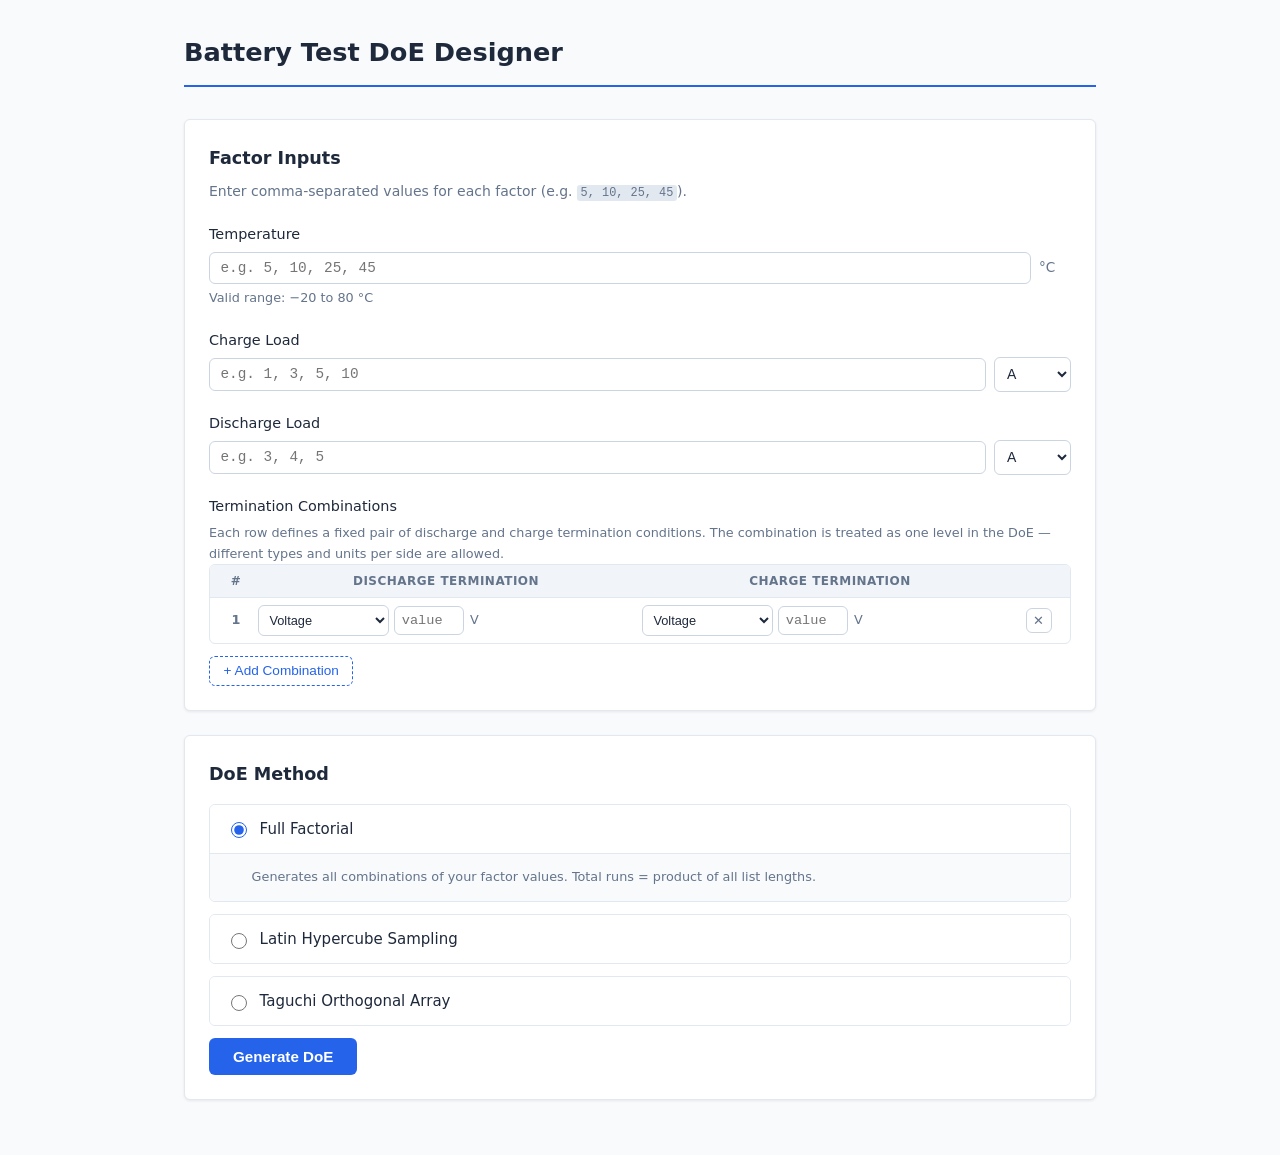
==== index.html @ 9d057d4e "MVP battery DoE designer" ====
<!DOCTYPE html>
<html lang="en">
<head>
  <meta charset="UTF-8" />
  <meta name="viewport" content="width=device-width, initial-scale=1.0" />
  <title>Battery Test DoE Designer</title>
  <link rel="stylesheet" href="doe.css" />
  <script src="https://cdn.plot.ly/plotly-3.5.0.min.js" defer></script>
  <script src="doe.js" defer></script>
</head>
<body>
  <div class="container">
    <h1>Battery Test DoE Designer</h1>

    <!-- ═══════════════════════════════════════════════════════
         SECTION 1 — Factor Inputs
    ═══════════════════════════════════════════════════════ -->
    <section id="factor-inputs">
      <h2>Factor Inputs</h2>
      <p class="section-hint">Enter comma-separated values for each factor (e.g. <code>5, 10, 25, 45</code>).</p>

      <!-- Temperature -->
      <div class="factor-row">
        <label class="factor-label" for="input-temperature">Temperature</label>
        <div class="factor-input-wrap">
          <input
            type="text"
            id="input-temperature"
            class="factor-input"
            placeholder="e.g. 5, 10, 25, 45"
            aria-describedby="temperature-hint"
          />
          <span class="unit-label">°C</span>
        </div>
        <p class="field-hint" id="temperature-hint">Valid range: −20 to 80 °C</p>
      </div>

      <!-- Charge Load -->
      <div class="factor-row">
        <label class="factor-label" for="input-charge">Charge Load</label>
        <div class="factor-input-wrap">
          <input
            type="text"
            id="input-charge"
            class="factor-input"
            placeholder="e.g. 1, 3, 5, 10"
          />
          <select id="select-charge-unit" class="unit-select" aria-label="Charge load unit">
            <option value="A">A</option>
            <option value="C">C-rate</option>
            <option value="W">W</option>
          </select>
        </div>
      </div>

      <!-- Discharge Load -->
      <div class="factor-row">
        <label class="factor-label" for="input-discharge">Discharge Load</label>
        <div class="factor-input-wrap">
          <input
            type="text"
            id="input-discharge"
            class="factor-input"
            placeholder="e.g. 3, 4, 5"
          />
          <select id="select-discharge-unit" class="unit-select" aria-label="Discharge load unit">
            <option value="A">A</option>
            <option value="C">C-rate</option>
            <option value="W">W</option>
          </select>
        </div>
      </div>

      <!-- Termination Combinations -->
      <div class="factor-row">
        <label class="factor-label">Termination Combinations</label>
        <p class="field-hint">
          Each row defines a fixed pair of discharge and charge termination conditions.
          The combination is treated as one level in the DoE — different types and units per side are allowed.
        </p>
        <div class="term-combo-wrap">
          <div class="term-combo-header">
            <span class="term-combo-idx-col">#</span>
            <span class="term-combo-side-label">Discharge Termination</span>
            <span class="term-combo-side-label">Charge Termination</span>
            <span></span>
          </div>
          <div id="term-combo-list"></div>
        </div>
        <button type="button" id="btn-add-combo" class="btn-add-combo">+ Add Combination</button>
      </div>
    </section>

    <!-- ═══════════════════════════════════════════════════════
         SECTION 2 — DoE Method
    ═══════════════════════════════════════════════════════ -->
    <section id="method-selector">
      <h2>DoE Method</h2>

      <!-- Full Factorial -->
      <div class="method-option">
        <label class="method-label">
          <input type="radio" name="doe-method" id="radio-fullFactorial" value="fullFactorial" checked />
          Full Factorial
        </label>
        <div class="method-extra" id="extra-fullFactorial">
          <p class="method-extra-hint">Generates all combinations of your factor values. Total runs = product of all list lengths.</p>
        </div>
      </div>

      <!-- Latin Hypercube Sampling -->
      <div class="method-option">
        <label class="method-label">
          <input type="radio" name="doe-method" id="radio-lhs" value="lhs" />
          Latin Hypercube Sampling
        </label>
        <div class="method-extra hidden" id="extra-lhs">
          <div class="method-param-row">
            <label for="input-lhs-samples">Number of samples</label>
            <input
              type="number"
              id="input-lhs-samples"
              class="param-input"
              value="20"
              min="2"
              step="1"
            />
          </div>
          <p class="method-extra-hint">Samples are drawn to cover the factor value space evenly without testing all combinations.</p>
        </div>
      </div>

      <!-- Taguchi Orthogonal Array -->
      <div class="method-option">
        <label class="method-label">
          <input type="radio" name="doe-method" id="radio-taguchi" value="taguchi" />
          Taguchi Orthogonal Array
        </label>
        <div class="method-extra hidden" id="extra-taguchi">
          <div class="method-param-row">
            <label for="select-taguchi-levels">Levels per factor</label>
            <select id="select-taguchi-levels" class="param-select">
              <option value="2">2</option>
              <option value="3">3</option>
            </select>
          </div>
          <p class="taguchi-array-badge">Auto-selected array: <strong id="taguchi-array-name">L8</strong></p>
          <p class="method-extra-hint">Uses the first N values from each factor's list. Each factor list must contain at least N values.</p>
        </div>
      </div>

      <!-- Validation errors -->
      <div id="validation-errors" class="validation-errors" aria-live="polite"></div>

      <button id="btn-generate" class="btn-primary">Generate DoE</button>
    </section>

    <!-- ═══════════════════════════════════════════════════════
         SECTION 3 — Results (hidden until generated)
    ═══════════════════════════════════════════════════════ -->
    <section id="results" class="hidden">
      <h2>Results</h2>
      <p id="results-summary" class="results-summary"></p>

      <div class="table-actions">
        <button id="btn-download-csv" class="btn-secondary">Download CSV</button>
      </div>

      <div class="doe-table-wrapper">
        <table id="doe-table">
          <thead id="doe-thead"></thead>
          <tbody id="doe-tbody"></tbody>
        </table>
      </div>

      <h3>Plots</h3>
      <div class="plot-grid">
        <div class="plot-cell">
          <div class="plot-title">Temperature vs Charge Load</div>
          <div id="plot-temp-charge" class="plot-div"></div>
        </div>
        <div class="plot-cell">
          <div class="plot-title">Temperature vs Discharge Load</div>
          <div id="plot-temp-discharge" class="plot-div"></div>
        </div>
        <div class="plot-cell">
          <div class="plot-title">Discharge vs Charge Load</div>
          <div id="plot-discharge-charge" class="plot-div"></div>
        </div>
        <div class="plot-cell">
          <div class="plot-title">Temperature vs Termination</div>
          <div id="plot-temp-term" class="plot-div"></div>
        </div>
      </div>
    </section>
  </div>
</body>
</html>
---- doe.css ----
/* ── CSS Custom Properties ─────────────────────────────── */
:root {
  --color-bg: #f8fafc;
  --color-surface: #ffffff;
  --color-border: #e2e8f0;
  --color-border-dark: #cbd5e1;
  --color-text: #1e293b;
  --color-text-muted: #64748b;
  --color-accent: #2563eb;
  --color-accent-hover: #1d4ed8;
  --color-accent-light: #eff6ff;
  --color-error: #dc2626;
  --color-error-bg: #fef2f2;
  --color-warning: #d97706;
  --color-warning-bg: #fffbeb;
  --color-success-bg: #f0fdf4;
  --color-thead-bg: #f1f5f9;
  --radius: 6px;
  --shadow: 0 1px 3px rgba(0,0,0,0.08);
}

/* ── Reset ──────────────────────────────────────────────── */
*, *::before, *::after {
  box-sizing: border-box;
}

body {
  margin: 0;
  font-family: system-ui, -apple-system, BlinkMacSystemFont, "Segoe UI", sans-serif;
  font-size: 15px;
  line-height: 1.6;
  color: var(--color-text);
  background: var(--color-bg);
}

code {
  font-family: ui-monospace, "Cascadia Code", monospace;
  font-size: 0.85em;
  background: var(--color-border);
  padding: 0.1em 0.3em;
  border-radius: 3px;
}

/* ── Layout ─────────────────────────────────────────────── */
.container {
  max-width: 960px;
  margin: 0 auto;
  padding: 2rem 1.5rem;
}

h1 {
  font-size: 1.6rem;
  font-weight: 700;
  margin: 0 0 2rem;
  color: var(--color-text);
  border-bottom: 2px solid var(--color-accent);
  padding-bottom: 0.75rem;
}

h2 {
  font-size: 1.1rem;
  font-weight: 600;
  margin: 0 0 1rem;
  color: var(--color-text);
}

h3 {
  font-size: 1rem;
  font-weight: 600;
  margin: 1.5rem 0 0.75rem;
}

section {
  background: var(--color-surface);
  border: 1px solid var(--color-border);
  border-radius: var(--radius);
  padding: 1.5rem;
  margin-bottom: 1.5rem;
  box-shadow: var(--shadow);
}

.section-hint {
  margin: -0.5rem 0 1.25rem;
  color: var(--color-text-muted);
  font-size: 0.875rem;
}

/* ── Factor rows ────────────────────────────────────────── */
.factor-row {
  margin-bottom: 1.25rem;
}

.factor-row:last-child {
  margin-bottom: 0;
}

.factor-label {
  display: block;
  font-weight: 500;
  font-size: 0.9rem;
  margin-bottom: 0.35rem;
  color: var(--color-text);
}

.factor-input-wrap {
  display: flex;
  align-items: center;
  gap: 0.5rem;
}

.factor-input {
  flex: 1;
  min-width: 0;
  padding: 0.45rem 0.65rem;
  border: 1px solid var(--color-border-dark);
  border-radius: var(--radius);
  font-size: 0.9rem;
  font-family: ui-monospace, "Cascadia Code", monospace;
  color: var(--color-text);
  background: var(--color-surface);
  transition: border-color 0.15s;
}

.factor-input:focus {
  outline: none;
  border-color: var(--color-accent);
  box-shadow: 0 0 0 3px rgba(37,99,235,0.12);
}

.factor-input.invalid {
  border-color: var(--color-error);
  background: var(--color-error-bg);
}

.unit-label {
  flex-shrink: 0;
  font-size: 0.85rem;
  color: var(--color-text-muted);
  min-width: 2rem;
  font-weight: 500;
}

.unit-select,
.termination-type-select {
  flex-shrink: 0;
  padding: 0.45rem 0.5rem;
  border: 1px solid var(--color-border-dark);
  border-radius: var(--radius);
  font-size: 0.875rem;
  color: var(--color-text);
  background: var(--color-surface);
  cursor: pointer;
}

.termination-type-select {
  min-width: 150px;
}

.field-hint {
  margin: 0.25rem 0 0;
  font-size: 0.8rem;
  color: var(--color-text-muted);
}

/* ── Method selector ────────────────────────────────────── */
.method-option {
  border: 1px solid var(--color-border);
  border-radius: var(--radius);
  margin-bottom: 0.75rem;
  overflow: hidden;
}

.method-label {
  display: flex;
  align-items: center;
  gap: 0.6rem;
  padding: 0.75rem 1rem;
  font-weight: 500;
  cursor: pointer;
  user-select: none;
  background: var(--color-surface);
  transition: background 0.1s;
}

.method-label:hover {
  background: var(--color-accent-light);
}

.method-label input[type="radio"] {
  accent-color: var(--color-accent);
  width: 1rem;
  height: 1rem;
  cursor: pointer;
}

.method-extra {
  padding: 0.85rem 1rem 0.85rem 2.6rem;
  background: var(--color-bg);
  border-top: 1px solid var(--color-border);
}

.method-param-row {
  display: flex;
  align-items: center;
  gap: 0.75rem;
  margin-bottom: 0.6rem;
}

.method-param-row label {
  font-size: 0.875rem;
  font-weight: 500;
  min-width: 140px;
}

.param-input {
  width: 90px;
  padding: 0.35rem 0.5rem;
  border: 1px solid var(--color-border-dark);
  border-radius: var(--radius);
  font-size: 0.875rem;
}

.param-select {
  padding: 0.35rem 0.5rem;
  border: 1px solid var(--color-border-dark);
  border-radius: var(--radius);
  font-size: 0.875rem;
  background: var(--color-surface);
}

.taguchi-array-badge {
  margin: 0 0 0.5rem;
  font-size: 0.875rem;
  color: var(--color-text-muted);
}

.taguchi-array-badge strong {
  color: var(--color-accent);
}

.method-extra-hint {
  margin: 0;
  font-size: 0.8rem;
  color: var(--color-text-muted);
}

/* ── Validation errors ──────────────────────────────────── */
.validation-errors {
  margin: 1rem 0;
}

.validation-errors:empty {
  display: none;
}

.error-list {
  margin: 0;
  padding: 0.75rem 0.75rem 0.75rem 1.75rem;
  background: var(--color-error-bg);
  border: 1px solid #fca5a5;
  border-radius: var(--radius);
  color: var(--color-error);
  font-size: 0.875rem;
}

.error-list li {
  margin-bottom: 0.2rem;
}

.error-list li:last-child {
  margin-bottom: 0;
}

.warning-list {
  margin: 0;
  padding: 0.75rem 0.75rem 0.75rem 1.75rem;
  background: var(--color-warning-bg);
  border: 1px solid #fcd34d;
  border-radius: var(--radius);
  color: var(--color-warning);
  font-size: 0.875rem;
}

/* ── Buttons ────────────────────────────────────────────── */
.btn-primary {
  display: inline-block;
  padding: 0.6rem 1.5rem;
  background: var(--color-accent);
  color: #fff;
  border: none;
  border-radius: var(--radius);
  font-size: 0.95rem;
  font-weight: 600;
  cursor: pointer;
  transition: background 0.15s;
}

.btn-primary:hover {
  background: var(--color-accent-hover);
}

.btn-primary:active {
  transform: translateY(1px);
}

.btn-secondary {
  display: inline-block;
  padding: 0.5rem 1.1rem;
  background: var(--color-surface);
  color: var(--color-accent);
  border: 1px solid var(--color-accent);
  border-radius: var(--radius);
  font-size: 0.875rem;
  font-weight: 500;
  cursor: pointer;
  transition: background 0.15s, color 0.15s;
}

.btn-secondary:hover {
  background: var(--color-accent-light);
}

/* ── Results section ────────────────────────────────────── */
.results-summary {
  font-size: 0.9rem;
  color: var(--color-text-muted);
  margin: -0.5rem 0 1rem;
}

.table-actions {
  margin-bottom: 0.75rem;
}

/* ── DoE Table ──────────────────────────────────────────── */
.doe-table-wrapper {
  overflow-x: auto;
  max-height: 420px;
  overflow-y: auto;
  border: 1px solid var(--color-border);
  border-radius: var(--radius);
  margin-bottom: 0.5rem;
}

#doe-table {
  border-collapse: collapse;
  width: 100%;
  font-size: 0.85rem;
}

#doe-table th,
#doe-table td {
  padding: 0.45rem 0.85rem;
  border: 1px solid var(--color-border);
  white-space: nowrap;
  text-align: right;
}

#doe-table th:first-child,
#doe-table td:first-child {
  text-align: center;
}

#doe-table thead th {
  position: sticky;
  top: 0;
  background: var(--color-thead-bg);
  font-weight: 600;
  font-size: 0.8rem;
  text-transform: uppercase;
  letter-spacing: 0.03em;
  color: var(--color-text-muted);
  z-index: 1;
}

#doe-table tbody tr:nth-child(even) {
  background: var(--color-bg);
}

#doe-table tbody tr:hover {
  background: var(--color-accent-light);
}

/* ── Plot grid ──────────────────────────────────────────── */
.plot-grid {
  display: grid;
  grid-template-columns: 1fr 1fr;
  gap: 1rem;
  margin-top: 0.5rem;
}

.plot-cell {
  border: 1px solid var(--color-border);
  border-radius: var(--radius);
  overflow: hidden;
  background: var(--color-surface);
}

.plot-title {
  padding: 0.5rem 0.75rem;
  font-size: 0.8rem;
  font-weight: 600;
  color: var(--color-text-muted);
  border-bottom: 1px solid var(--color-border);
  background: var(--color-thead-bg);
  text-transform: uppercase;
  letter-spacing: 0.03em;
}

.plot-div {
  height: 300px;
}

/* ── Termination combination builder ────────────────────── */
.term-combo-wrap {
  border: 1px solid var(--color-border);
  border-radius: var(--radius);
  overflow: hidden;
  margin-bottom: 0.75rem;
}

.term-combo-header {
  display: grid;
  grid-template-columns: 1.75rem 1fr 1fr 2rem;
  gap: 0.5rem;
  align-items: center;
  padding: 0.4rem 0.75rem;
  background: var(--color-thead-bg);
  border-bottom: 1px solid var(--color-border);
  font-size: 0.75rem;
  font-weight: 600;
  color: var(--color-text-muted);
  text-transform: uppercase;
  letter-spacing: 0.04em;
}

.term-combo-side-label {
  text-align: center;
}

.term-combo-idx-col {
  text-align: center;
}

.term-combo-row {
  display: grid;
  grid-template-columns: 1.75rem 1fr 1fr 2rem;
  gap: 0.5rem;
  align-items: center;
  padding: 0.45rem 0.75rem;
  border-bottom: 1px solid var(--color-border);
}

.term-combo-row:last-child {
  border-bottom: none;
}

.term-combo-row:nth-child(even) {
  background: var(--color-bg);
}

.combo-index {
  font-size: 0.8rem;
  color: var(--color-text-muted);
  text-align: center;
  font-weight: 600;
}

.term-combo-cell {
  display: flex;
  align-items: center;
  gap: 0.35rem;
  min-width: 0;
}

.term-combo-cell .unit-select {
  flex-shrink: 0;
  font-size: 0.8rem;
  padding: 0.35rem 0.4rem;
}

.term-combo-cell .factor-input {
  width: 70px;
  flex: 0 0 70px;
  font-size: 0.85rem;
  padding: 0.35rem 0.4rem;
}

.term-combo-cell .unit-label {
  font-size: 0.8rem;
  min-width: 1.75rem;
}

.btn-remove-combo {
  width: 1.6rem;
  height: 1.6rem;
  padding: 0;
  background: none;
  border: 1px solid var(--color-border-dark);
  border-radius: var(--radius);
  color: var(--color-text-muted);
  font-size: 0.8rem;
  cursor: pointer;
  display: flex;
  align-items: center;
  justify-content: center;
  transition: background 0.1s, color 0.1s, border-color 0.1s;
}

.btn-remove-combo:hover {
  background: var(--color-error-bg);
  border-color: var(--color-error);
  color: var(--color-error);
}

.btn-add-combo {
  display: inline-flex;
  align-items: center;
  gap: 0.35rem;
  padding: 0.4rem 0.85rem;
  background: var(--color-surface);
  color: var(--color-accent);
  border: 1px dashed var(--color-accent);
  border-radius: var(--radius);
  font-size: 0.85rem;
  font-weight: 500;
  cursor: pointer;
  transition: background 0.1s;
}

.btn-add-combo:hover {
  background: var(--color-accent-light);
}

/* ── Utility ────────────────────────────────────────────── */
.hidden {
  display: none !important;
}

/* ── Responsive ─────────────────────────────────────────── */
@media (max-width: 700px) {
  .container {
    padding: 1rem;
  }

  h1 {
    font-size: 1.3rem;
  }

  .factor-input-wrap {
    flex-wrap: wrap;
  }

  .factor-input {
    width: 100%;
  }

  .termination-type-select {
    min-width: 120px;
    width: 100%;
  }

  .plot-grid {
    grid-template-columns: 1fr;
  }

  .plot-div {
    height: 260px;
  }

  .method-param-row {
    flex-wrap: wrap;
  }

  .method-param-row label {
    min-width: unset;
    width: 100%;
  }
}
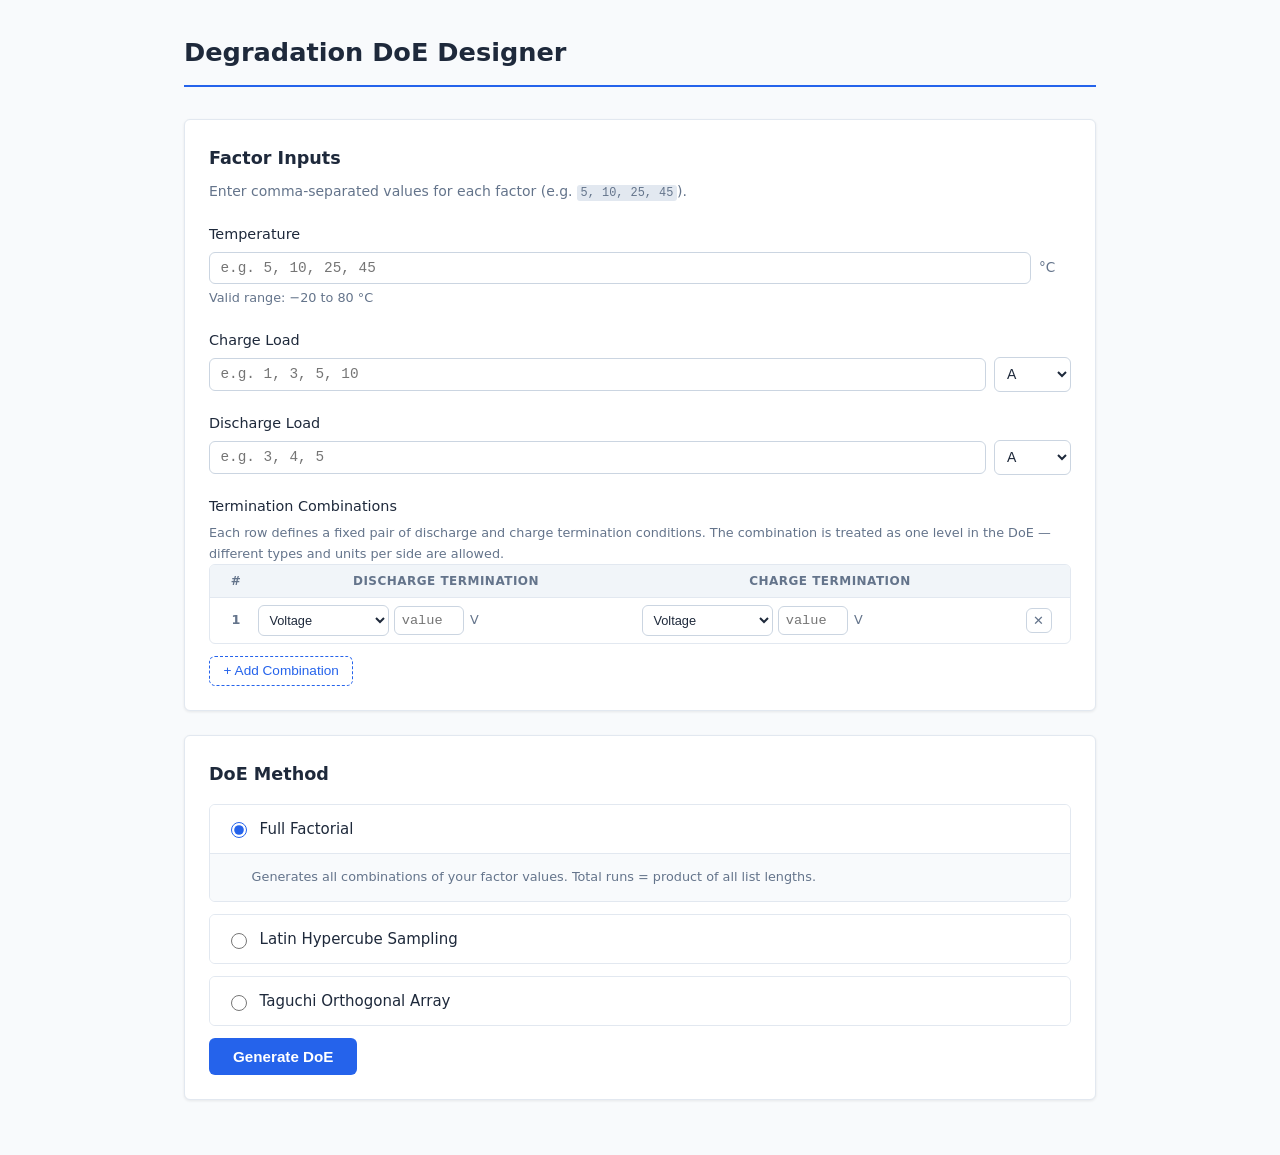
==== commit 67907e35: "change title" ====
--- a/index.html
+++ b/index.html
@@ -3,14 +3,14 @@
 <head>
   <meta charset="UTF-8" />
   <meta name="viewport" content="width=device-width, initial-scale=1.0" />
-  <title>Battery Test DoE Designer</title>
+  <title>Degradation DoE Designer</title>
   <link rel="stylesheet" href="doe.css" />
   <script src="https://cdn.plot.ly/plotly-3.5.0.min.js" defer></script>
   <script src="doe.js" defer></script>
 </head>
 <body>
   <div class="container">
-    <h1>Battery Test DoE Designer</h1>
+    <h1>Degradation DoE Designer</h1>
 
     <!-- ═══════════════════════════════════════════════════════
          SECTION 1 — Factor Inputs
@@ -138,14 +138,25 @@
         </label>
         <div class="method-extra hidden" id="extra-taguchi">
           <div class="method-param-row">
-            <label for="select-taguchi-levels">Levels per factor</label>
-            <select id="select-taguchi-levels" class="param-select">
-              <option value="2">2</option>
-              <option value="3">3</option>
-            </select>
+            <label for="input-taguchi-levels">Levels per factor</label>
+            <input
+              type="number"
+              id="input-taguchi-levels"
+              class="param-input"
+              value="2"
+              min="2"
+              max="5"
+              step="1"
+            />
           </div>
-          <p class="taguchi-array-badge">Auto-selected array: <strong id="taguchi-array-name">L8</strong></p>
-          <p class="method-extra-hint">Uses the first N values from each factor's list. Each factor list must contain at least N values.</p>
+          <p class="taguchi-array-badge">
+            Auto-selected array: <strong id="taguchi-array-name">L8</strong>
+            &nbsp;·&nbsp; <span id="taguchi-array-hint" style="font-weight:normal">L8: 8 runs</span>
+          </p>
+          <p class="method-extra-hint">
+            Supported levels: 2 → L8 (8 runs), 3 → L9 (9 runs), 4 → L16 (16 runs), 5 → L25 (25 runs).
+            Uses the first N values from each factor's list.
+          </p>
         </div>
       </div>
 
@@ -192,6 +203,11 @@
           <div id="plot-temp-term" class="plot-div"></div>
         </div>
       </div>
+
+      <h3>Parallel Coordinates</h3>
+      <div class="parcoords-cell">
+        <div id="plot-parcoords" class="plot-parcoords"></div>
+      </div>
     </section>
   </div>
 </body>
--- a/doe.css
+++ b/doe.css
@@ -531,6 +531,19 @@
   background: var(--color-accent-light);
 }
 
+/* ── Parallel coordinates plot ──────────────────────────── */
+.parcoords-cell {
+  border: 1px solid var(--color-border);
+  border-radius: var(--radius);
+  overflow: hidden;
+  background: var(--color-surface);
+  margin-top: 0;
+}
+
+.plot-parcoords {
+  height: 500px;
+}
+
 /* ── Utility ────────────────────────────────────────────── */
 .hidden {
   display: none !important;
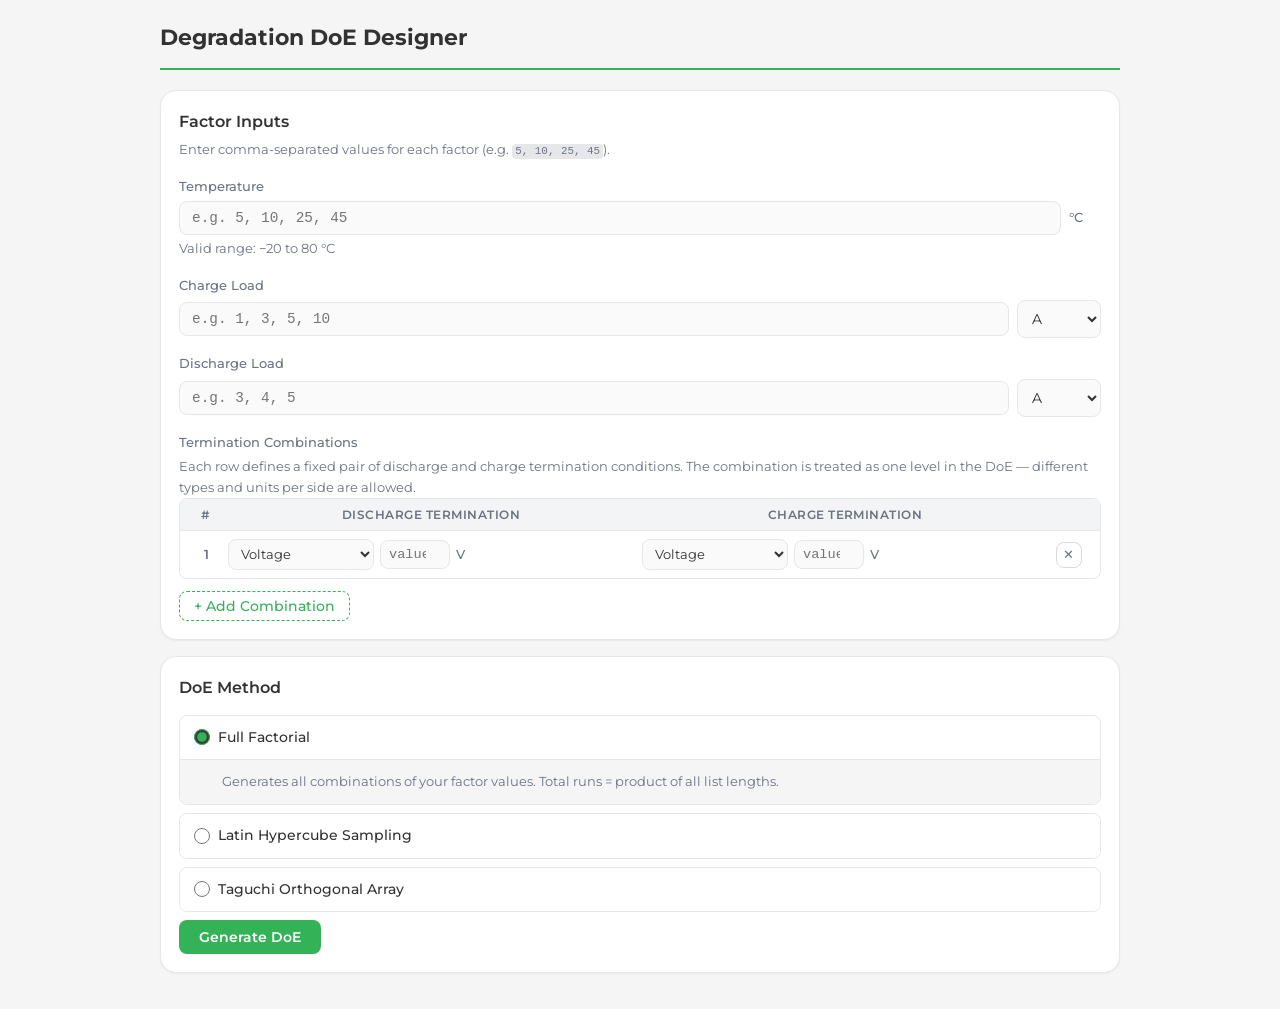
==== commit 217ac359: "Ui update to AE style" ====
--- a/index.html
+++ b/index.html
@@ -4,6 +4,7 @@
   <meta charset="UTF-8" />
   <meta name="viewport" content="width=device-width, initial-scale=1.0" />
   <title>Degradation DoE Designer</title>
+  <link href="https://fonts.googleapis.com/css2?family=Montserrat:wght@400;500;600;700&display=swap" rel="stylesheet">
   <link rel="stylesheet" href="doe.css" />
   <script src="https://cdn.plot.ly/plotly-3.5.0.min.js" defer></script>
   <script src="doe.js" defer></script>
@@ -187,19 +188,31 @@
       <h3>Plots</h3>
       <div class="plot-grid">
         <div class="plot-cell">
-          <div class="plot-title">Temperature vs Charge Load</div>
+          <div class="plot-controls">
+            <label class="axis-label">X: <select id="plot1-x" class="plot-axis-sel"></select></label>
+            <label class="axis-label">Y: <select id="plot1-y" class="plot-axis-sel"></select></label>
+          </div>
           <div id="plot-temp-charge" class="plot-div"></div>
         </div>
         <div class="plot-cell">
-          <div class="plot-title">Temperature vs Discharge Load</div>
+          <div class="plot-controls">
+            <label class="axis-label">X: <select id="plot2-x" class="plot-axis-sel"></select></label>
+            <label class="axis-label">Y: <select id="plot2-y" class="plot-axis-sel"></select></label>
+          </div>
           <div id="plot-temp-discharge" class="plot-div"></div>
         </div>
         <div class="plot-cell">
-          <div class="plot-title">Discharge vs Charge Load</div>
+          <div class="plot-controls">
+            <label class="axis-label">X: <select id="plot3-x" class="plot-axis-sel"></select></label>
+            <label class="axis-label">Y: <select id="plot3-y" class="plot-axis-sel"></select></label>
+          </div>
           <div id="plot-discharge-charge" class="plot-div"></div>
         </div>
         <div class="plot-cell">
-          <div class="plot-title">Temperature vs Termination</div>
+          <div class="plot-controls">
+            <label class="axis-label">X: <select id="plot4-x" class="plot-axis-sel"></select></label>
+            <label class="axis-label">Y: <select id="plot4-y" class="plot-axis-sel"></select></label>
+          </div>
           <div id="plot-temp-term" class="plot-div"></div>
         </div>
       </div>
--- a/doe.css
+++ b/doe.css
@@ -1,93 +1,111 @@
-/* ── CSS Custom Properties ─────────────────────────────── */
+/* ── Voltt Design Tokens ────────────────────────────── */
 :root {
-  --color-bg: #f8fafc;
-  --color-surface: #ffffff;
-  --color-border: #e2e8f0;
-  --color-border-dark: #cbd5e1;
-  --color-text: #1e293b;
-  --color-text-muted: #64748b;
-  --color-accent: #2563eb;
-  --color-accent-hover: #1d4ed8;
-  --color-accent-light: #eff6ff;
-  --color-error: #dc2626;
-  --color-error-bg: #fef2f2;
-  --color-warning: #d97706;
-  --color-warning-bg: #fffbeb;
-  --color-success-bg: #f0fdf4;
-  --color-thead-bg: #f1f5f9;
-  --radius: 6px;
-  --shadow: 0 1px 3px rgba(0,0,0,0.08);
-}
-
-/* ── Reset ──────────────────────────────────────────────── */
+  --green:        #33b257;
+  --green-light:  #7dda98;
+  --green-dark:   #1e6632;
+  --green-bg:     rgba(51, 178, 87, 0.15);
+
+  --blue:         #58b8fe;
+  --blue-dark:    #1a6eb5;
+  --blue-bg:      rgba(88, 184, 254, 0.15);
+
+  --gray:         #323232;
+  --gray-light:   #dadada;
+  --gray-bg:      #f5f5f5;
+  --gray-border:  #e5e7eb;
+  --gray-button:  #e5e7eb;
+  --gray-muted:   #6b7280;
+  --gray-subtle:  #9ca3af;
+  --gray-100:     #f3f4f6;
+  --gray-200:     #e5e7eb;
+
+  --red:          #f0421c;
+  --orange:       #ffa500;
+
+  --font:         'Montserrat', -apple-system, BlinkMacSystemFont, 'Segoe UI', Roboto, sans-serif;
+  --radius-sm:    4px;
+  --radius-md:    6px;
+  --radius-lg:    8px;
+  --radius-xl:    12px;
+  --radius-2xl:   16px;
+  --shadow-sm:    0 1px 2px rgba(0, 0, 0, 0.05);
+  --shadow-md:    0 1px 4px rgba(0, 0, 0, 0.08);
+  --transition:   150ms ease-in-out;
+}
+
+/* ── Reset ──────────────────────────────────────────── */
 *, *::before, *::after {
   box-sizing: border-box;
-}
-
+  margin: 0;
+  padding: 0;
+}
+
+/* ── Base ───────────────────────────────────────────── */
 body {
-  margin: 0;
-  font-family: system-ui, -apple-system, BlinkMacSystemFont, "Segoe UI", sans-serif;
-  font-size: 15px;
+  font-family: var(--font);
+  font-size: 0.9rem;
   line-height: 1.6;
-  color: var(--color-text);
-  background: var(--color-bg);
+  color: var(--gray);
+  background: var(--gray-bg);
+  padding: 20px;
 }
 
 code {
-  font-family: ui-monospace, "Cascadia Code", monospace;
+  font-family: ui-monospace, 'Cascadia Code', monospace;
   font-size: 0.85em;
-  background: var(--color-border);
+  background: var(--gray-200);
   padding: 0.1em 0.3em;
-  border-radius: 3px;
-}
-
-/* ── Layout ─────────────────────────────────────────────── */
+  border-radius: var(--radius-sm);
+}
+
+/* ── Layout ─────────────────────────────────────────── */
 .container {
   max-width: 960px;
   margin: 0 auto;
-  padding: 2rem 1.5rem;
 }
 
 h1 {
-  font-size: 1.6rem;
+  font-size: 1.4rem;
   font-weight: 700;
-  margin: 0 0 2rem;
-  color: var(--color-text);
-  border-bottom: 2px solid var(--color-accent);
-  padding-bottom: 0.75rem;
+  color: var(--gray);
+  margin-bottom: 20px;
+  padding-bottom: 12px;
+  border-bottom: 2px solid var(--green);
 }
 
 h2 {
-  font-size: 1.1rem;
+  font-size: 1.0rem;
   font-weight: 600;
-  margin: 0 0 1rem;
-  color: var(--color-text);
+  color: var(--gray);
+  margin-bottom: 14px;
 }
 
 h3 {
-  font-size: 1rem;
+  font-size: 1.0rem;
   font-weight: 600;
-  margin: 1.5rem 0 0.75rem;
-}
-
+  color: var(--gray);
+  margin: 20px 0 12px;
+}
+
+/* ── Cards (sections) ───────────────────────────────── */
 section {
-  background: var(--color-surface);
-  border: 1px solid var(--color-border);
-  border-radius: var(--radius);
-  padding: 1.5rem;
-  margin-bottom: 1.5rem;
-  box-shadow: var(--shadow);
+  background: #ffffff;
+  border: 1px solid var(--gray-border);
+  border-radius: var(--radius-2xl);
+  padding: 18px;
+  margin-bottom: 16px;
+  box-shadow: var(--shadow-sm);
 }
 
 .section-hint {
-  margin: -0.5rem 0 1.25rem;
-  color: var(--color-text-muted);
-  font-size: 0.875rem;
-}
-
-/* ── Factor rows ────────────────────────────────────────── */
+  margin: -8px 0 16px;
+  color: var(--gray-muted);
+  font-size: 0.8rem;
+}
+
+/* ── Factor rows ────────────────────────────────────── */
 .factor-row {
-  margin-bottom: 1.25rem;
+  margin-bottom: 16px;
 }
 
 .factor-row:last-child {
@@ -96,46 +114,46 @@
 
 .factor-label {
   display: block;
+  font-size: 0.8rem;
   font-weight: 500;
-  font-size: 0.9rem;
-  margin-bottom: 0.35rem;
-  color: var(--color-text);
+  color: var(--gray-muted);
+  margin-bottom: 4px;
 }
 
 .factor-input-wrap {
   display: flex;
   align-items: center;
-  gap: 0.5rem;
+  gap: 8px;
 }
 
 .factor-input {
   flex: 1;
   min-width: 0;
-  padding: 0.45rem 0.65rem;
-  border: 1px solid var(--color-border-dark);
-  border-radius: var(--radius);
+  padding: 8px 12px;
+  border: 1px solid var(--gray-border);
+  border-radius: var(--radius-lg);
   font-size: 0.9rem;
-  font-family: ui-monospace, "Cascadia Code", monospace;
-  color: var(--color-text);
-  background: var(--color-surface);
-  transition: border-color 0.15s;
+  font-family: ui-monospace, 'Cascadia Code', monospace;
+  color: var(--gray);
+  background: #fafafa;
+  transition: border-color var(--transition);
 }
 
 .factor-input:focus {
   outline: none;
-  border-color: var(--color-accent);
-  box-shadow: 0 0 0 3px rgba(37,99,235,0.12);
+  border-color: var(--green);
+  box-shadow: 0 0 0 2px var(--green-bg);
 }
 
 .factor-input.invalid {
-  border-color: var(--color-error);
-  background: var(--color-error-bg);
+  border-color: var(--red);
+  background: #fef2f2;
 }
 
 .unit-label {
   flex-shrink: 0;
-  font-size: 0.85rem;
-  color: var(--color-text-muted);
+  font-size: 0.8rem;
+  color: var(--gray-muted);
   min-width: 2rem;
   font-weight: 500;
 }
@@ -143,13 +161,22 @@
 .unit-select,
 .termination-type-select {
   flex-shrink: 0;
-  padding: 0.45rem 0.5rem;
-  border: 1px solid var(--color-border-dark);
-  border-radius: var(--radius);
+  padding: 8px 10px;
+  border: 1px solid var(--gray-border);
+  border-radius: var(--radius-lg);
   font-size: 0.875rem;
-  color: var(--color-text);
-  background: var(--color-surface);
-  cursor: pointer;
+  font-family: var(--font);
+  color: var(--gray);
+  background: #fafafa;
+  cursor: pointer;
+  transition: border-color var(--transition);
+}
+
+.unit-select:focus,
+.termination-type-select:focus {
+  outline: none;
+  border-color: var(--green);
+  box-shadow: 0 0 0 2px var(--green-bg);
 }
 
 .termination-type-select {
@@ -157,200 +184,228 @@
 }
 
 .field-hint {
-  margin: 0.25rem 0 0;
-  font-size: 0.8rem;
-  color: var(--color-text-muted);
-}
-
-/* ── Method selector ────────────────────────────────────── */
+  margin: 4px 0 0;
+  font-size: 0.8rem;
+  color: var(--gray-muted);
+}
+
+/* ── Method selector ────────────────────────────────── */
 .method-option {
-  border: 1px solid var(--color-border);
-  border-radius: var(--radius);
-  margin-bottom: 0.75rem;
+  border: 1px solid var(--gray-border);
+  border-radius: var(--radius-lg);
+  margin-bottom: 8px;
   overflow: hidden;
 }
 
 .method-label {
   display: flex;
   align-items: center;
-  gap: 0.6rem;
-  padding: 0.75rem 1rem;
+  gap: 8px;
+  padding: 10px 14px;
+  font-size: 0.9rem;
   font-weight: 500;
   cursor: pointer;
   user-select: none;
-  background: var(--color-surface);
-  transition: background 0.1s;
+  background: #ffffff;
+  transition: background var(--transition);
 }
 
 .method-label:hover {
-  background: var(--color-accent-light);
+  background: var(--green-bg);
 }
 
 .method-label input[type="radio"] {
-  accent-color: var(--color-accent);
+  accent-color: var(--green);
   width: 1rem;
   height: 1rem;
   cursor: pointer;
 }
 
 .method-extra {
-  padding: 0.85rem 1rem 0.85rem 2.6rem;
-  background: var(--color-bg);
-  border-top: 1px solid var(--color-border);
+  padding: 12px 14px 12px 2.6rem;
+  background: var(--gray-bg);
+  border-top: 1px solid var(--gray-border);
 }
 
 .method-param-row {
   display: flex;
   align-items: center;
-  gap: 0.75rem;
-  margin-bottom: 0.6rem;
+  gap: 12px;
+  margin-bottom: 8px;
 }
 
 .method-param-row label {
+  font-size: 0.8rem;
+  font-weight: 500;
+  color: var(--gray-muted);
+  min-width: 140px;
+}
+
+.param-input {
+  width: 90px;
+  padding: 6px 10px;
+  border: 1px solid var(--gray-border);
+  border-radius: var(--radius-lg);
+  font-size: 0.875rem;
+  font-family: var(--font);
+  background: #fafafa;
+  color: var(--gray);
+  transition: border-color var(--transition);
+}
+
+.param-input:focus {
+  outline: none;
+  border-color: var(--green);
+  box-shadow: 0 0 0 2px var(--green-bg);
+}
+
+.param-select {
+  padding: 6px 10px;
+  border: 1px solid var(--gray-border);
+  border-radius: var(--radius-lg);
+  font-size: 0.875rem;
+  font-family: var(--font);
+  background: #fafafa;
+  color: var(--gray);
+}
+
+.taguchi-array-badge {
+  margin: 0 0 8px;
+  font-size: 0.875rem;
+  color: var(--gray-muted);
+}
+
+.taguchi-array-badge strong {
+  color: var(--green);
+}
+
+.method-extra-hint {
+  font-size: 0.8rem;
+  color: var(--gray-muted);
+}
+
+/* ── Validation errors ──────────────────────────────── */
+.validation-errors {
+  margin: 12px 0;
+}
+
+.validation-errors:empty {
+  display: none;
+}
+
+.error-list {
+  margin: 0;
+  padding: 10px 14px 10px 28px;
+  background: #fef2f2;
+  border: 1px solid #fca5a5;
+  border-left: 4px solid var(--red);
+  border-radius: var(--radius-lg);
+  color: var(--red);
+  font-size: 0.8rem;
+}
+
+.error-list li {
+  margin-bottom: 4px;
+}
+
+.error-list li:last-child {
+  margin-bottom: 0;
+}
+
+.warning-list {
+  margin: 0;
+  padding: 10px 14px 10px 28px;
+  background: #fff3e0;
+  border: 1px solid #fcd34d;
+  border-left: 4px solid var(--orange);
+  border-radius: var(--radius-lg);
+  color: #e65100;
+  font-size: 0.8rem;
+}
+
+/* ── Buttons ────────────────────────────────────────── */
+.btn-primary {
+  display: inline-block;
+  padding: 8px 20px;
+  background: var(--green);
+  color: #ffffff;
+  border: none;
+  border-radius: var(--radius-lg);
+  font-size: 0.9rem;
+  font-weight: 600;
+  font-family: var(--font);
+  cursor: pointer;
+  transition: background var(--transition);
+  box-shadow: var(--shadow-sm);
+}
+
+.btn-primary:hover {
+  background: var(--green-dark);
+}
+
+.btn-primary:focus {
+  outline: none;
+  box-shadow: 0 0 0 2px #fff, 0 0 0 4px var(--green);
+}
+
+.btn-primary:active {
+  transform: translateY(1px);
+}
+
+.btn-secondary {
+  display: inline-block;
+  padding: 7px 16px;
+  background: var(--gray-button);
+  color: var(--gray);
+  border: 1px solid var(--gray-light);
+  border-radius: var(--radius-lg);
   font-size: 0.875rem;
   font-weight: 500;
-  min-width: 140px;
-}
-
-.param-input {
-  width: 90px;
-  padding: 0.35rem 0.5rem;
-  border: 1px solid var(--color-border-dark);
-  border-radius: var(--radius);
-  font-size: 0.875rem;
-}
-
-.param-select {
-  padding: 0.35rem 0.5rem;
-  border: 1px solid var(--color-border-dark);
-  border-radius: var(--radius);
-  font-size: 0.875rem;
-  background: var(--color-surface);
-}
-
-.taguchi-array-badge {
-  margin: 0 0 0.5rem;
-  font-size: 0.875rem;
-  color: var(--color-text-muted);
-}
-
-.taguchi-array-badge strong {
-  color: var(--color-accent);
-}
-
-.method-extra-hint {
-  margin: 0;
-  font-size: 0.8rem;
-  color: var(--color-text-muted);
-}
-
-/* ── Validation errors ──────────────────────────────────── */
-.validation-errors {
-  margin: 1rem 0;
-}
-
-.validation-errors:empty {
-  display: none;
-}
-
-.error-list {
-  margin: 0;
-  padding: 0.75rem 0.75rem 0.75rem 1.75rem;
-  background: var(--color-error-bg);
-  border: 1px solid #fca5a5;
-  border-radius: var(--radius);
-  color: var(--color-error);
-  font-size: 0.875rem;
-}
-
-.error-list li {
-  margin-bottom: 0.2rem;
-}
-
-.error-list li:last-child {
-  margin-bottom: 0;
-}
-
-.warning-list {
-  margin: 0;
-  padding: 0.75rem 0.75rem 0.75rem 1.75rem;
-  background: var(--color-warning-bg);
-  border: 1px solid #fcd34d;
-  border-radius: var(--radius);
-  color: var(--color-warning);
-  font-size: 0.875rem;
-}
-
-/* ── Buttons ────────────────────────────────────────────── */
-.btn-primary {
-  display: inline-block;
-  padding: 0.6rem 1.5rem;
-  background: var(--color-accent);
-  color: #fff;
-  border: none;
-  border-radius: var(--radius);
-  font-size: 0.95rem;
-  font-weight: 600;
-  cursor: pointer;
-  transition: background 0.15s;
-}
-
-.btn-primary:hover {
-  background: var(--color-accent-hover);
-}
-
-.btn-primary:active {
-  transform: translateY(1px);
-}
-
-.btn-secondary {
-  display: inline-block;
-  padding: 0.5rem 1.1rem;
-  background: var(--color-surface);
-  color: var(--color-accent);
-  border: 1px solid var(--color-accent);
-  border-radius: var(--radius);
-  font-size: 0.875rem;
-  font-weight: 500;
-  cursor: pointer;
-  transition: background 0.15s, color 0.15s;
+  font-family: var(--font);
+  cursor: pointer;
+  transition: background var(--transition);
 }
 
 .btn-secondary:hover {
-  background: var(--color-accent-light);
-}
-
-/* ── Results section ────────────────────────────────────── */
+  background: var(--gray-light);
+}
+
+.btn-secondary:focus {
+  outline: none;
+  box-shadow: 0 0 0 2px #fff, 0 0 0 4px var(--green);
+}
+
+/* ── Results section ────────────────────────────────── */
 .results-summary {
-  font-size: 0.9rem;
-  color: var(--color-text-muted);
-  margin: -0.5rem 0 1rem;
+  font-size: 0.8rem;
+  color: var(--gray-muted);
+  margin: -8px 0 14px;
 }
 
 .table-actions {
-  margin-bottom: 0.75rem;
-}
-
-/* ── DoE Table ──────────────────────────────────────────── */
+  margin-bottom: 12px;
+}
+
+/* ── DoE Table ──────────────────────────────────────── */
 .doe-table-wrapper {
   overflow-x: auto;
   max-height: 420px;
   overflow-y: auto;
-  border: 1px solid var(--color-border);
-  border-radius: var(--radius);
-  margin-bottom: 0.5rem;
+  border: 1px solid var(--gray-border);
+  border-radius: var(--radius-lg);
+  margin-bottom: 8px;
 }
 
 #doe-table {
   border-collapse: collapse;
   width: 100%;
-  font-size: 0.85rem;
+  font-size: 0.8rem;
 }
 
 #doe-table th,
 #doe-table td {
-  padding: 0.45rem 0.85rem;
-  border: 1px solid var(--color-border);
+  padding: 8px 12px;
+  border: 1px solid var(--gray-border);
   white-space: nowrap;
   text-align: right;
 }
@@ -363,72 +418,104 @@
 #doe-table thead th {
   position: sticky;
   top: 0;
-  background: var(--color-thead-bg);
+  background: var(--gray-100);
   font-weight: 600;
-  font-size: 0.8rem;
+  font-size: 0.75rem;
   text-transform: uppercase;
   letter-spacing: 0.03em;
-  color: var(--color-text-muted);
+  color: var(--gray-muted);
   z-index: 1;
 }
 
 #doe-table tbody tr:nth-child(even) {
-  background: var(--color-bg);
+  background: var(--gray-bg);
 }
 
 #doe-table tbody tr:hover {
-  background: var(--color-accent-light);
-}
-
-/* ── Plot grid ──────────────────────────────────────────── */
+  background: var(--green-bg);
+}
+
+/* ── Plot grid ──────────────────────────────────────── */
 .plot-grid {
   display: grid;
   grid-template-columns: 1fr 1fr;
-  gap: 1rem;
-  margin-top: 0.5rem;
+  gap: 12px;
+  margin-top: 8px;
 }
 
 .plot-cell {
-  border: 1px solid var(--color-border);
-  border-radius: var(--radius);
+  border: 1px solid var(--gray-border);
+  border-radius: var(--radius-xl);
   overflow: hidden;
-  background: var(--color-surface);
-}
-
-.plot-title {
-  padding: 0.5rem 0.75rem;
-  font-size: 0.8rem;
+  background: #ffffff;
+  box-shadow: var(--shadow-sm);
+}
+
+.plot-controls {
+  display: flex;
+  align-items: center;
+  gap: 12px;
+  padding: 8px 12px;
+  border-bottom: 1px solid var(--gray-border);
+  background: var(--gray-100);
+  flex-wrap: wrap;
+}
+
+.axis-label {
+  display: flex;
+  align-items: center;
+  gap: 6px;
+  font-size: 0.75rem;
   font-weight: 600;
-  color: var(--color-text-muted);
-  border-bottom: 1px solid var(--color-border);
-  background: var(--color-thead-bg);
+  color: var(--gray-muted);
   text-transform: uppercase;
   letter-spacing: 0.03em;
 }
 
+.plot-axis-sel {
+  padding: 4px 8px;
+  border: 1px solid var(--gray-border);
+  border-radius: var(--radius-lg);
+  font-size: 0.8rem;
+  font-family: var(--font);
+  color: var(--gray);
+  background: #ffffff;
+  cursor: pointer;
+  text-transform: none;
+  letter-spacing: normal;
+  font-weight: normal;
+  transition: border-color var(--transition);
+}
+
+.plot-axis-sel:focus {
+  outline: none;
+  border-color: var(--green);
+  box-shadow: 0 0 0 2px var(--green-bg);
+}
+
 .plot-div {
   height: 300px;
 }
 
-/* ── Termination combination builder ────────────────────── */
+/* ── Termination combination builder ────────────────── */
 .term-combo-wrap {
-  border: 1px solid var(--color-border);
-  border-radius: var(--radius);
+  border: 1px solid var(--gray-border);
+  border-radius: var(--radius-lg);
   overflow: hidden;
-  margin-bottom: 0.75rem;
+  margin-bottom: 12px;
 }
 
 .term-combo-header {
   display: grid;
   grid-template-columns: 1.75rem 1fr 1fr 2rem;
-  gap: 0.5rem;
-  align-items: center;
-  padding: 0.4rem 0.75rem;
-  background: var(--color-thead-bg);
-  border-bottom: 1px solid var(--color-border);
+  gap: 8px;
+  align-items: center;
+  padding: 6px 12px;
+  background: var(--gray-100);
+  border-bottom: 1px solid var(--gray-border);
   font-size: 0.75rem;
   font-weight: 600;
-  color: var(--color-text-muted);
+  color: var(--gray-muted);
   text-transform: uppercase;
   letter-spacing: 0.04em;
 }
@@ -444,10 +531,10 @@
 .term-combo-row {
   display: grid;
   grid-template-columns: 1.75rem 1fr 1fr 2rem;
-  gap: 0.5rem;
-  align-items: center;
-  padding: 0.45rem 0.75rem;
-  border-bottom: 1px solid var(--color-border);
+  gap: 8px;
+  align-items: center;
+  padding: 8px 12px;
+  border-bottom: 1px solid var(--gray-border);
 }
 
 .term-combo-row:last-child {
@@ -455,12 +542,12 @@
 }
 
 .term-combo-row:nth-child(even) {
-  background: var(--color-bg);
+  background: var(--gray-bg);
 }
 
 .combo-index {
   font-size: 0.8rem;
-  color: var(--color-text-muted);
+  color: var(--gray-muted);
   text-align: center;
   font-weight: 600;
 }
@@ -468,21 +555,21 @@
 .term-combo-cell {
   display: flex;
   align-items: center;
-  gap: 0.35rem;
+  gap: 6px;
   min-width: 0;
 }
 
 .term-combo-cell .unit-select {
   flex-shrink: 0;
   font-size: 0.8rem;
-  padding: 0.35rem 0.4rem;
+  padding: 6px 8px;
 }
 
 .term-combo-cell .factor-input {
   width: 70px;
   flex: 0 0 70px;
   font-size: 0.85rem;
-  padding: 0.35rem 0.4rem;
+  padding: 6px 8px;
 }
 
 .term-combo-cell .unit-label {
@@ -495,68 +582,70 @@
   height: 1.6rem;
   padding: 0;
   background: none;
-  border: 1px solid var(--color-border-dark);
-  border-radius: var(--radius);
-  color: var(--color-text-muted);
+  border: 1px solid var(--gray-light);
+  border-radius: var(--radius-lg);
+  color: var(--gray-muted);
   font-size: 0.8rem;
   cursor: pointer;
   display: flex;
   align-items: center;
   justify-content: center;
-  transition: background 0.1s, color 0.1s, border-color 0.1s;
+  transition: background var(--transition), color var(--transition), border-color var(--transition);
 }
 
 .btn-remove-combo:hover {
-  background: var(--color-error-bg);
-  border-color: var(--color-error);
-  color: var(--color-error);
+  background: #fef2f2;
+  border-color: var(--red);
+  color: var(--red);
 }
 
 .btn-add-combo {
   display: inline-flex;
   align-items: center;
-  gap: 0.35rem;
-  padding: 0.4rem 0.85rem;
-  background: var(--color-surface);
-  color: var(--color-accent);
-  border: 1px dashed var(--color-accent);
-  border-radius: var(--radius);
+  gap: 6px;
+  padding: 6px 14px;
+  background: #ffffff;
+  color: var(--green);
+  border: 1px dashed var(--green);
+  border-radius: var(--radius-lg);
   font-size: 0.85rem;
   font-weight: 500;
-  cursor: pointer;
-  transition: background 0.1s;
+  font-family: var(--font);
+  cursor: pointer;
+  transition: background var(--transition);
 }
 
 .btn-add-combo:hover {
-  background: var(--color-accent-light);
-}
-
-/* ── Parallel coordinates plot ──────────────────────────── */
+  background: var(--green-bg);
+}
+
+/* ── Parallel coordinates plot ──────────────────────── */
 .parcoords-cell {
-  border: 1px solid var(--color-border);
-  border-radius: var(--radius);
+  border: 1px solid var(--gray-border);
+  border-radius: var(--radius-xl);
   overflow: hidden;
-  background: var(--color-surface);
+  background: #ffffff;
   margin-top: 0;
+  box-shadow: var(--shadow-sm);
 }
 
 .plot-parcoords {
   height: 500px;
 }
 
-/* ── Utility ────────────────────────────────────────────── */
+/* ── Utility ────────────────────────────────────────── */
 .hidden {
   display: none !important;
 }
 
-/* ── Responsive ─────────────────────────────────────────── */
+/* ── Responsive ─────────────────────────────────────── */
 @media (max-width: 700px) {
-  .container {
-    padding: 1rem;
+  body {
+    padding: 12px;
   }
 
   h1 {
-    font-size: 1.3rem;
+    font-size: 1.2rem;
   }
 
   .factor-input-wrap {
